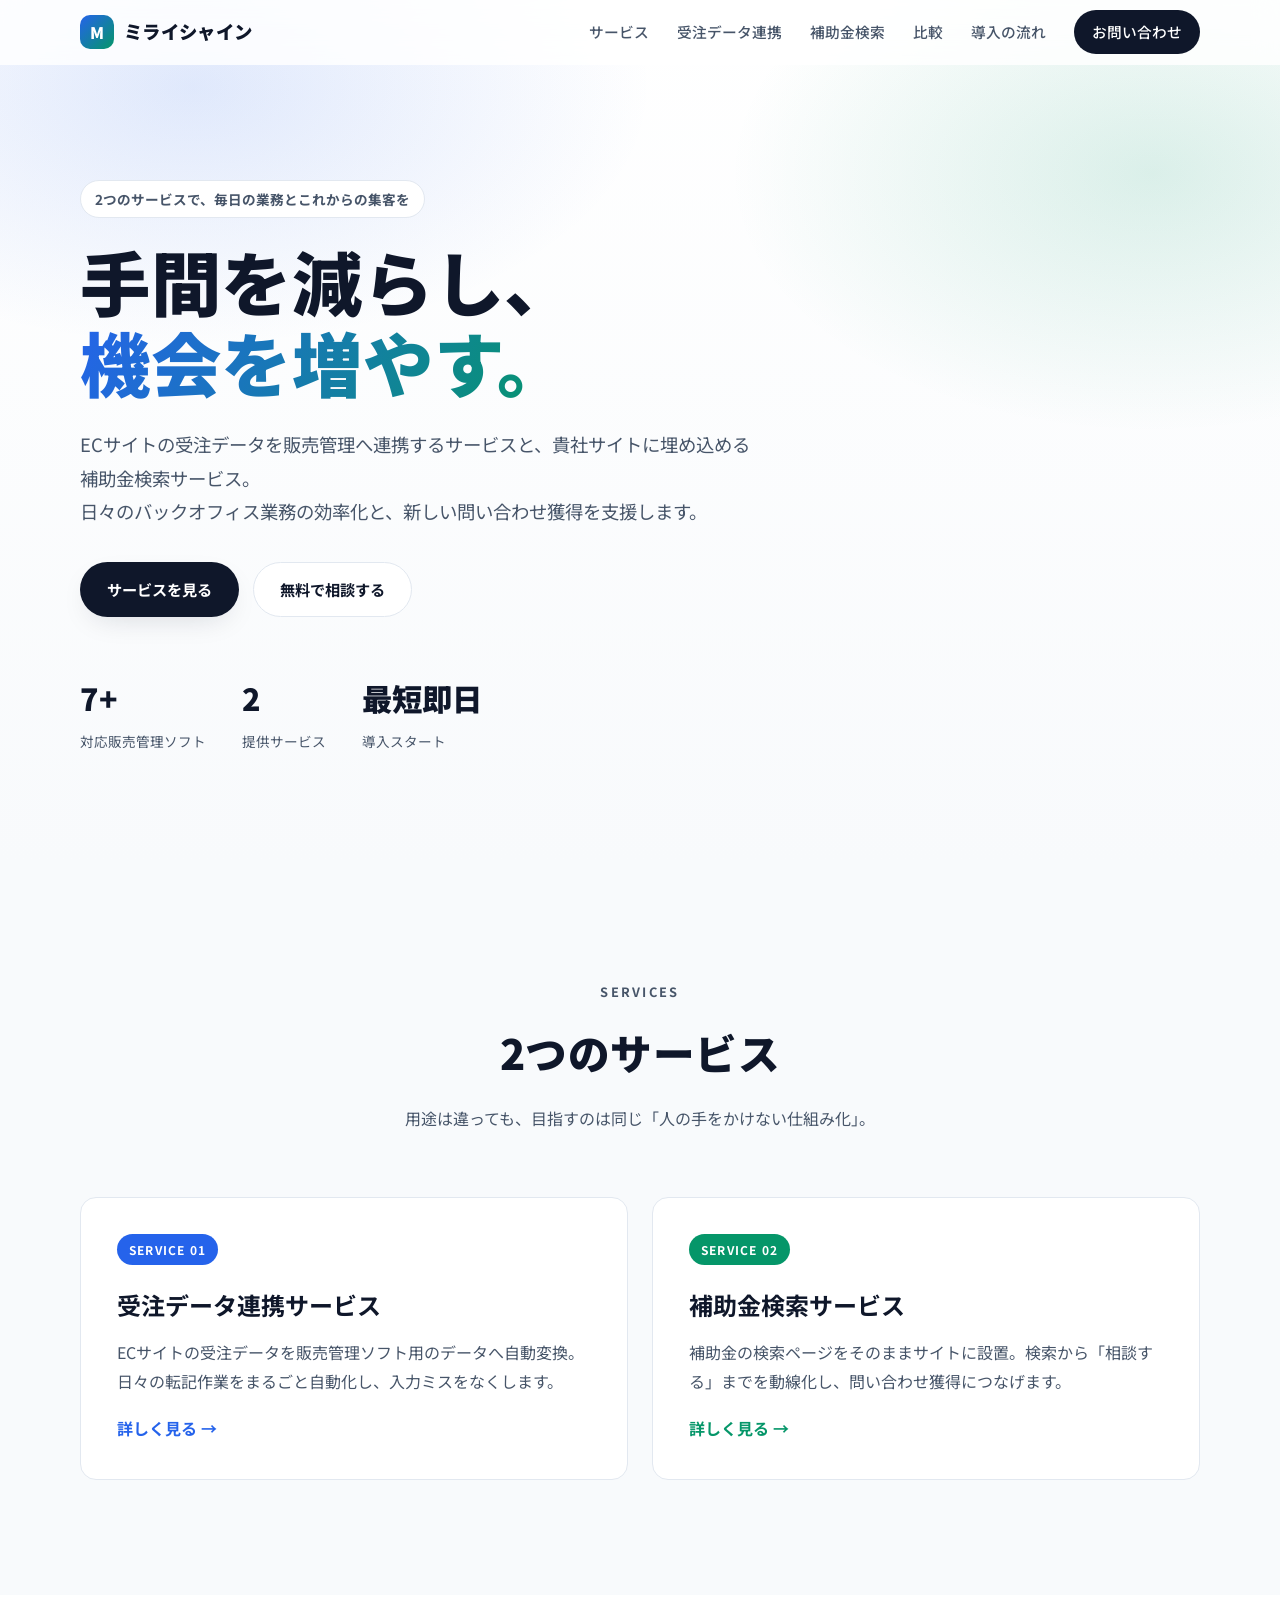
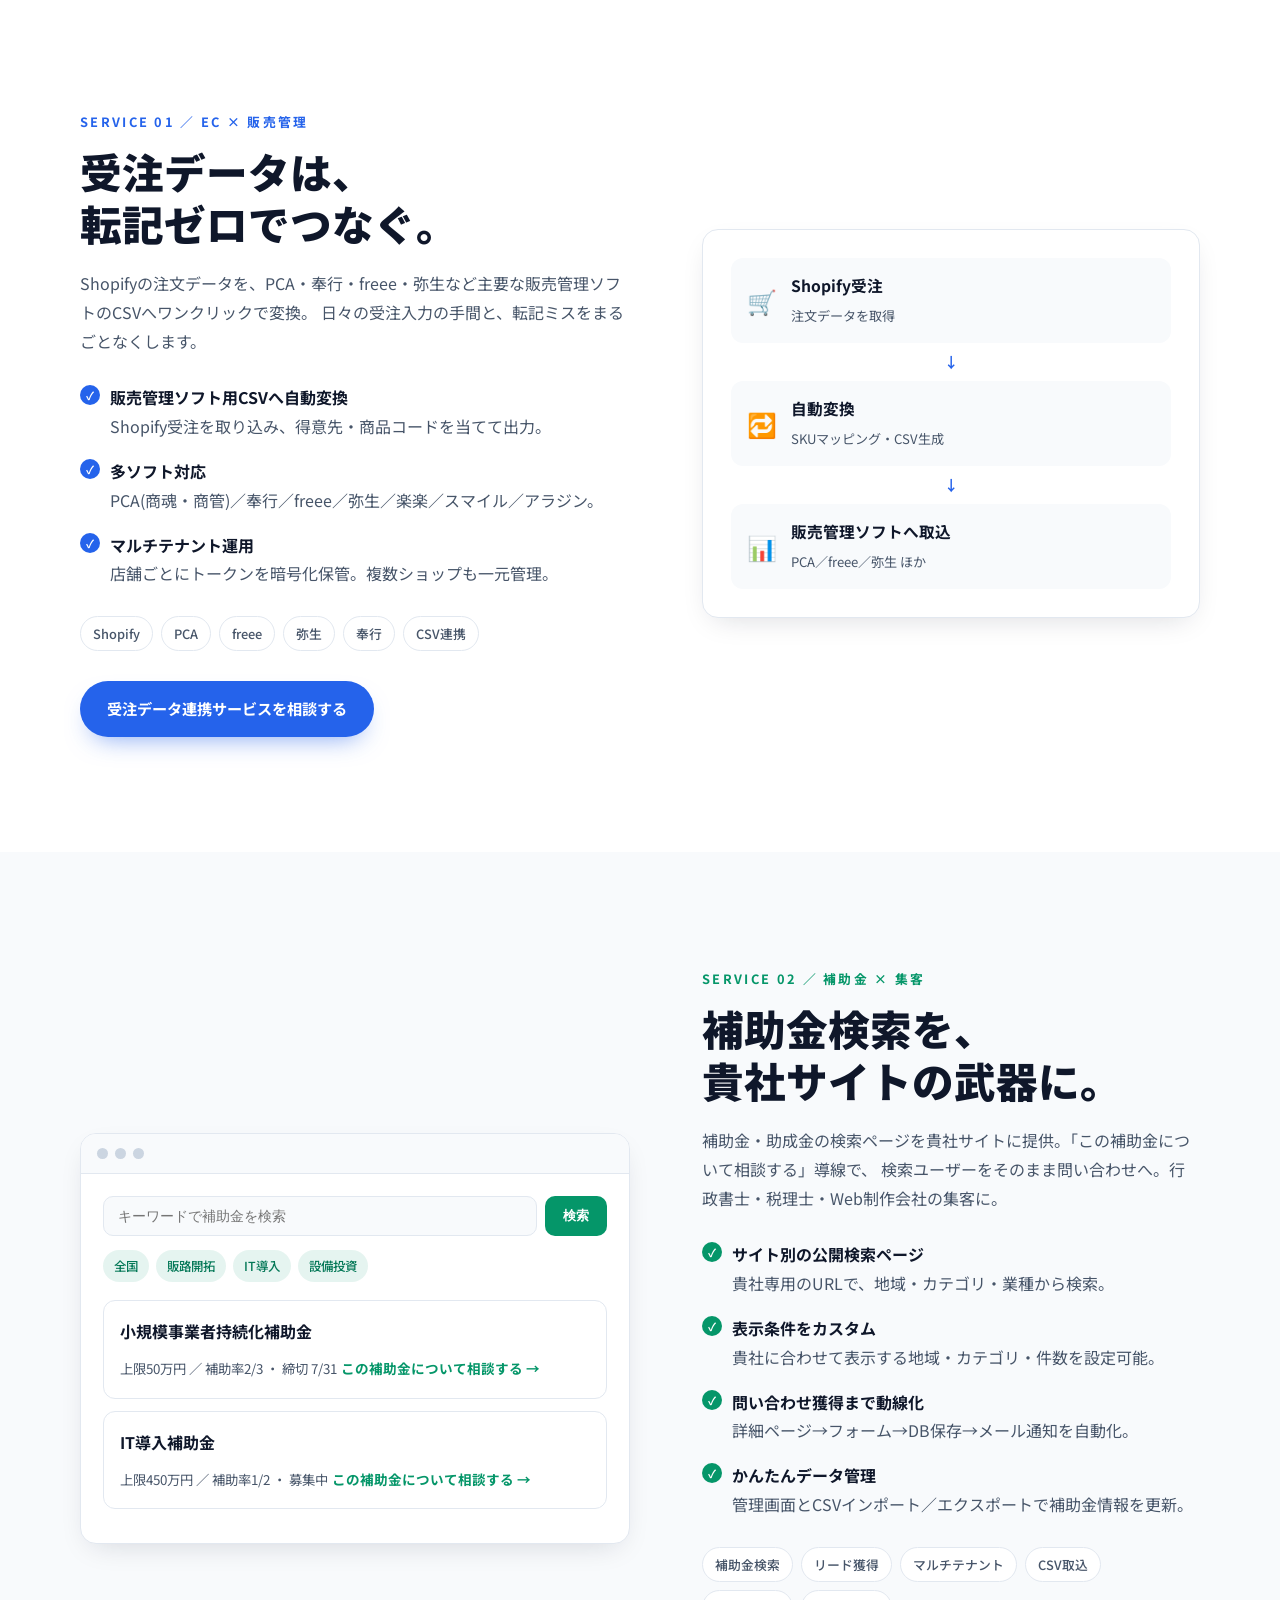
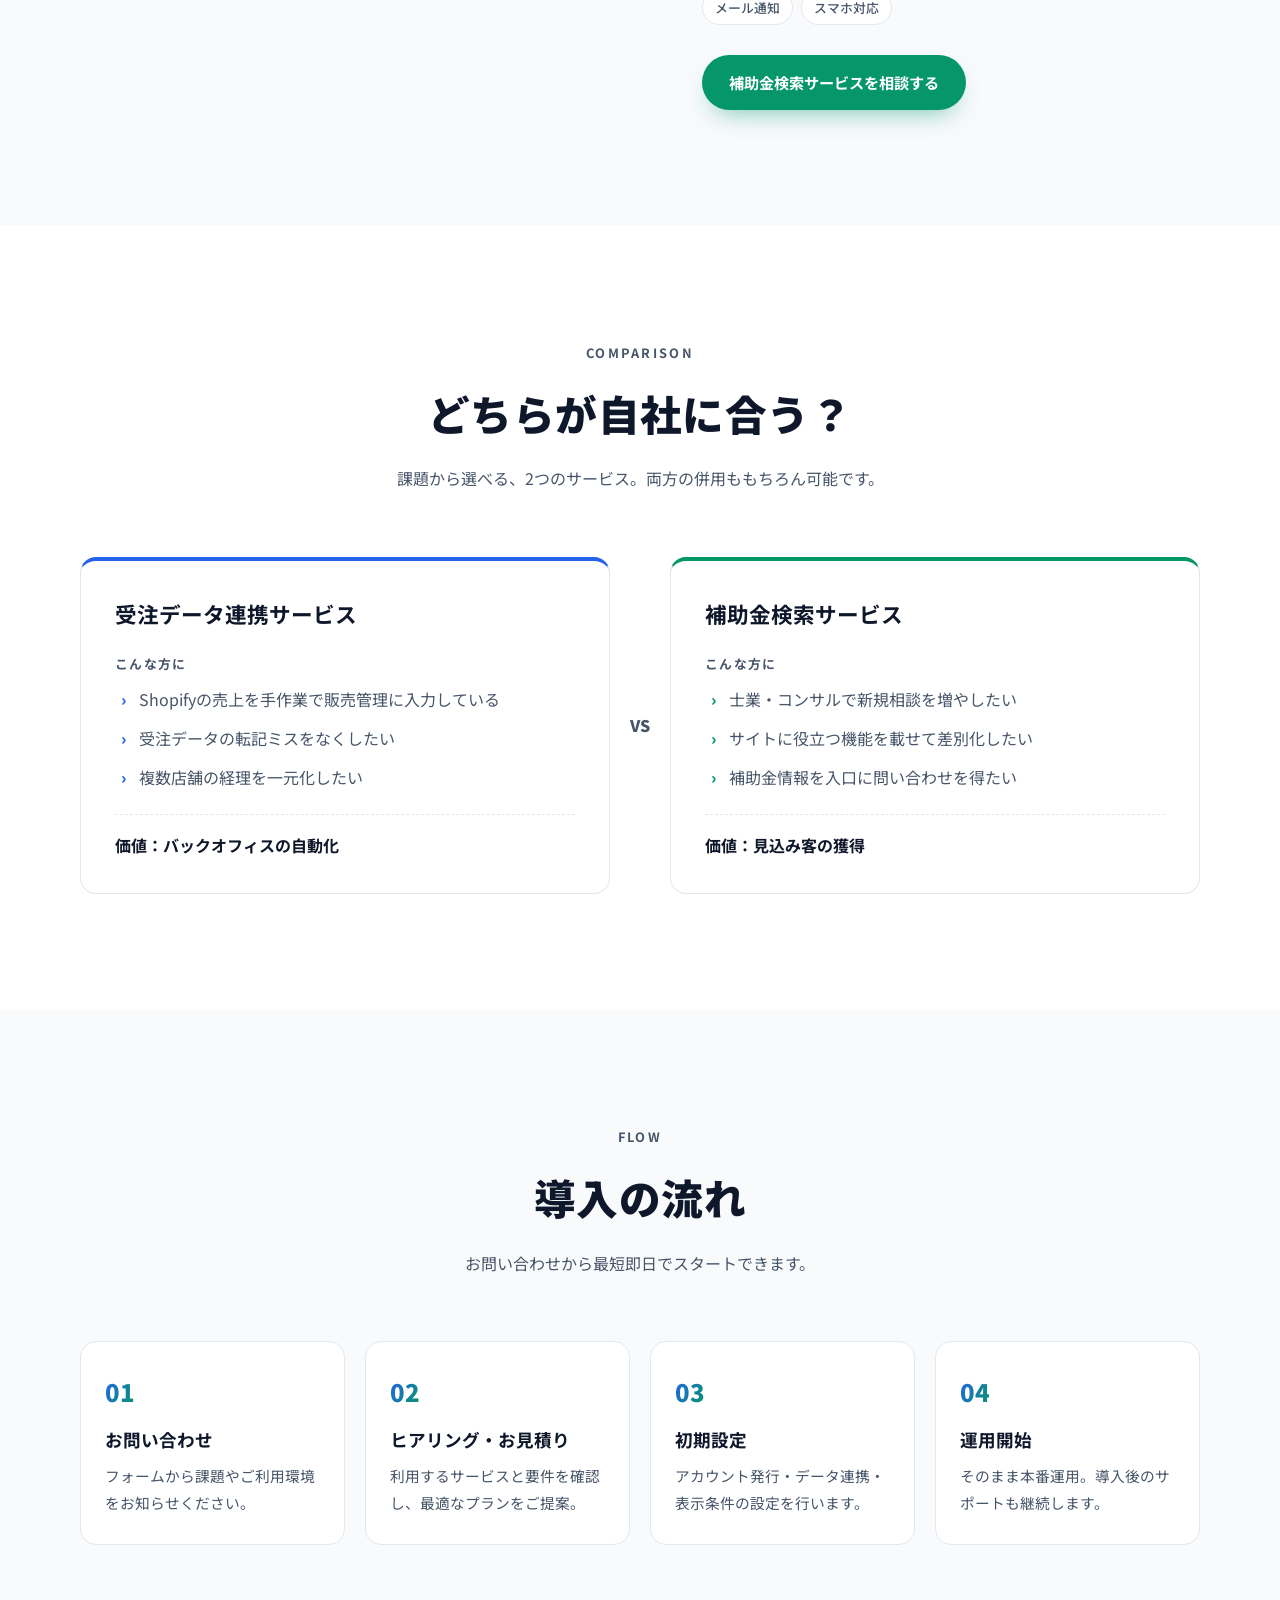
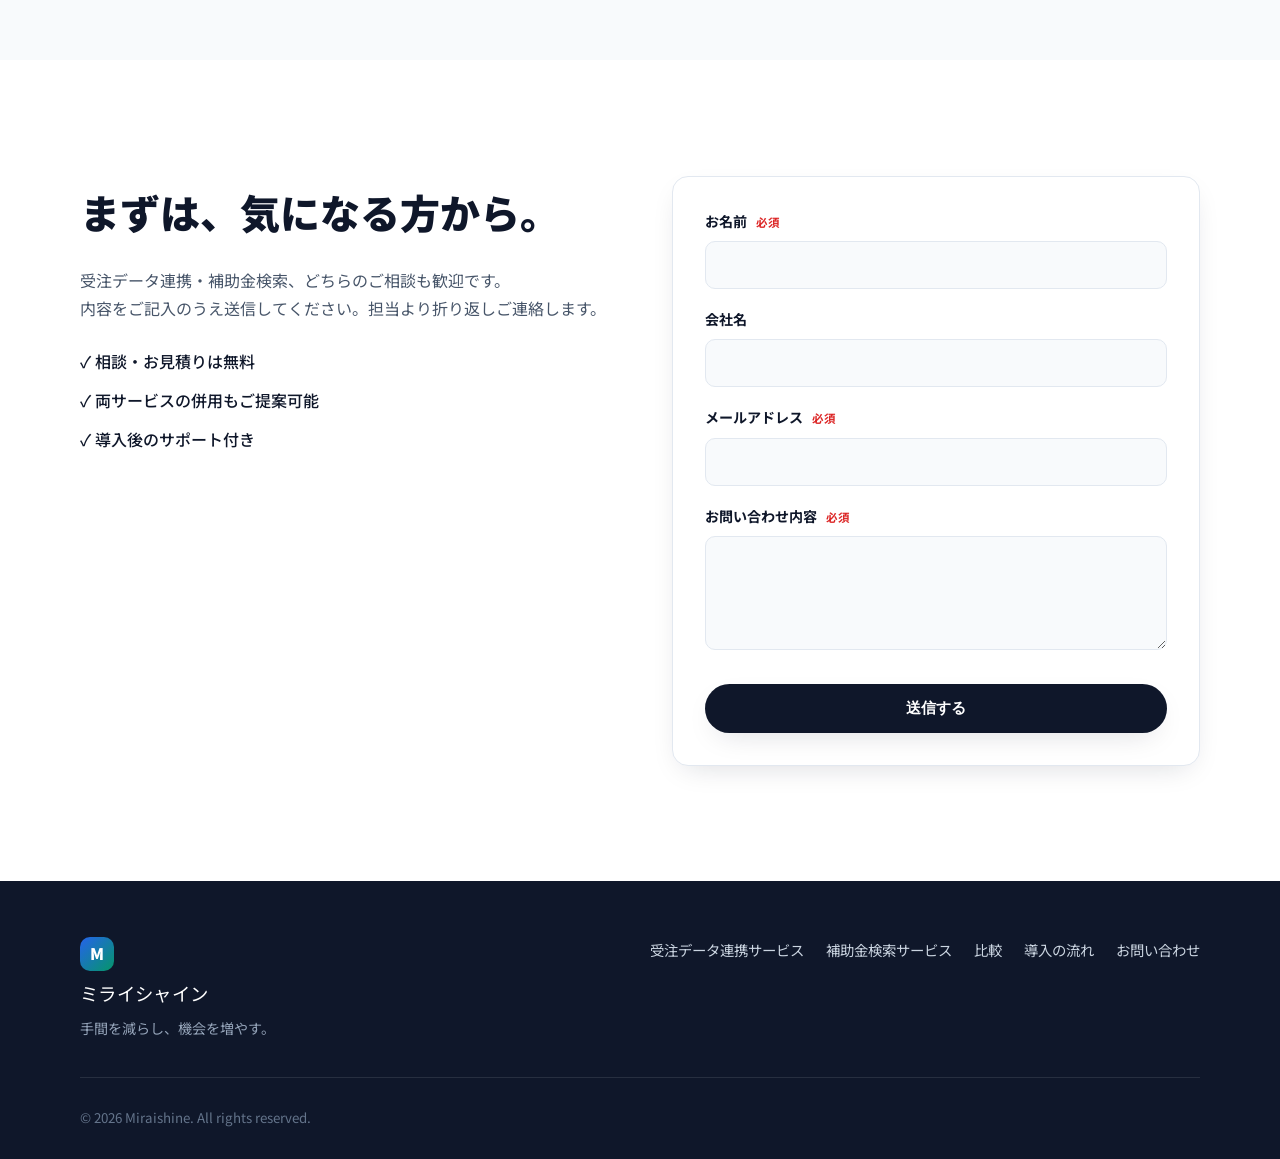
==== index.html @ a8d93d63 "Initial commit: ミライシャイン コーポレートサイト - EC受注データ連携サービス／補助金検索サービスの紹介LP - お問い合わせフォーム（Googleフォーム連携）  Co-Auth" ====
<!DOCTYPE html>
<html lang="ja">
<head>
  <meta charset="UTF-8" />
  <meta name="viewport" content="width=device-width, initial-scale=1.0" />
  <meta name="description" content="ECサイトの受注データを販売管理へ連携するサービスと、貴社サイトに埋め込める補助金検索サービス。日々のバックオフィス業務の効率化と、新しい問い合わせ獲得を支援します。" />
  <title>ミライシャイン | 手間を減らし、機会を増やす。</title>
  <link rel="preconnect" href="https://fonts.googleapis.com" />
  <link rel="preconnect" href="https://fonts.gstatic.com" crossorigin />
  <link href="https://fonts.googleapis.com/css2?family=Noto+Sans+JP:wght@400;500;700;900&display=swap" rel="stylesheet" />
  <link rel="stylesheet" href="styles.css" />
</head>
<body>
  <!-- Header -->
  <header class="site-header" id="siteHeader">
    <div class="container header-inner">
      <a href="#hero" class="logo">
        <span class="logo-mark">M</span>
        <span class="logo-text">ミライシャイン</span>
      </a>
      <nav class="nav" id="nav">
        <a href="#products">サービス</a>
        <a href="#ec">受注データ連携</a>
        <a href="#hojokin">補助金検索</a>
        <a href="#compare">比較</a>
        <a href="#flow">導入の流れ</a>
        <a href="#contact" class="nav-cta">お問い合わせ</a>
      </nav>
      <button class="nav-toggle" id="navToggle" aria-label="メニュー">
        <span></span><span></span><span></span>
      </button>
    </div>
  </header>

  <!-- Hero -->
  <section class="hero" id="hero">
    <div class="hero-bg"></div>
    <div class="container hero-inner">
      <p class="hero-eyebrow">2つのサービスで、毎日の業務とこれからの集客を</p>
      <h1 class="hero-title">
        手間を減らし、<br />
        <span class="grad">機会を増やす。</span>
      </h1>
      <p class="hero-lead">
        ECサイトの受注データを販売管理へ連携するサービスと、貴社サイトに埋め込める補助金検索サービス。<br />
        日々のバックオフィス業務の効率化と、新しい問い合わせ獲得を支援します。
      </p>
      <div class="hero-actions">
        <a href="#products" class="btn btn-primary">サービスを見る</a>
        <a href="#contact" class="btn btn-ghost">無料で相談する</a>
      </div>
      <div class="hero-stats">
        <div class="stat"><strong>7+</strong><span>対応販売管理ソフト</span></div>
        <div class="stat"><strong>2</strong><span>提供サービス</span></div>
        <div class="stat"><strong>最短即日</strong><span>導入スタート</span></div>
      </div>
    </div>
  </section>

  <!-- Products overview -->
  <section class="section products" id="products">
    <div class="container">
      <div class="section-head">
        <p class="eyebrow">SERVICES</p>
        <h2>2つのサービス</h2>
        <p class="section-sub">用途は違っても、目指すのは同じ「人の手をかけない仕組み化」。</p>
      </div>
      <div class="product-grid">
        <a href="#ec" class="product-card">
          <span class="badge badge-ec">SERVICE 01</span>
          <h3>受注データ連携サービス</h3>
          <p>ECサイトの受注データを販売管理ソフト用のデータへ自動変換。日々の転記作業をまるごと自動化し、入力ミスをなくします。</p>
          <span class="card-link">詳しく見る →</span>
        </a>
        <a href="#hojokin" class="product-card">
          <span class="badge badge-hj">SERVICE 02</span>
          <h3>補助金検索サービス</h3>
          <p>補助金の検索ページをそのままサイトに設置。検索から「相談する」までを動線化し、問い合わせ獲得につなげます。</p>
          <span class="card-link">詳しく見る →</span>
        </a>
      </div>
    </div>
  </section>

  <!-- EC detail -->
  <section class="section detail detail-ec" id="ec">
    <div class="container detail-inner">
      <div class="detail-text">
        <p class="eyebrow eyebrow-ec">SERVICE 01 ／ EC × 販売管理</p>
        <h2>受注データは、<br />転記ゼロでつなぐ。</h2>
        <p class="detail-lead">
          Shopifyの注文データを、PCA・奉行・freee・弥生など主要な販売管理ソフトのCSVへワンクリックで変換。
          日々の受注入力の手間と、転記ミスをまるごとなくします。
        </p>
        <ul class="feature-list">
          <li><strong>販売管理ソフト用CSVへ自動変換</strong>Shopify受注を取り込み、得意先・商品コードを当てて出力。</li>
          <li><strong>多ソフト対応</strong>PCA(商魂・商管)／奉行／freee／弥生／楽楽／スマイル／アラジン。</li>
          <li><strong>マルチテナント運用</strong>店舗ごとにトークンを暗号化保管。複数ショップも一元管理。</li>
        </ul>
        <div class="tag-row">
          <span class="tag">Shopify</span>
          <span class="tag">PCA</span>
          <span class="tag">freee</span>
          <span class="tag">弥生</span>
          <span class="tag">奉行</span>
          <span class="tag">CSV連携</span>
        </div>
        <a href="#contact" class="btn btn-ec">受注データ連携サービスを相談する</a>
      </div>
      <div class="detail-visual">
        <div class="flow-card">
          <div class="flow-step"><span class="flow-ico">🛒</span><div><b>Shopify受注</b><small>注文データを取得</small></div></div>
          <div class="flow-arrow">↓</div>
          <div class="flow-step"><span class="flow-ico">🔁</span><div><b>自動変換</b><small>SKUマッピング・CSV生成</small></div></div>
          <div class="flow-arrow">↓</div>
          <div class="flow-step"><span class="flow-ico">📊</span><div><b>販売管理ソフトへ取込</b><small>PCA／freee／弥生 ほか</small></div></div>
        </div>
      </div>
    </div>
  </section>

  <!-- Hojokin detail -->
  <section class="section detail detail-hj" id="hojokin">
    <div class="container detail-inner reverse">
      <div class="detail-text">
        <p class="eyebrow eyebrow-hj">SERVICE 02 ／ 補助金 × 集客</p>
        <h2>補助金検索を、<br />貴社サイトの武器に。</h2>
        <p class="detail-lead">
          補助金・助成金の検索ページを貴社サイトに提供。「この補助金について相談する」導線で、
          検索ユーザーをそのまま問い合わせへ。行政書士・税理士・Web制作会社の集客に。
        </p>
        <ul class="feature-list">
          <li><strong>サイト別の公開検索ページ</strong>貴社専用のURLで、地域・カテゴリ・業種から検索。</li>
          <li><strong>表示条件をカスタム</strong>貴社に合わせて表示する地域・カテゴリ・件数を設定可能。</li>
          <li><strong>問い合わせ獲得まで動線化</strong>詳細ページ→フォーム→DB保存→メール通知を自動化。</li>
          <li><strong>かんたんデータ管理</strong>管理画面とCSVインポート／エクスポートで補助金情報を更新。</li>
        </ul>
        <div class="tag-row">
          <span class="tag">補助金検索</span>
          <span class="tag">リード獲得</span>
          <span class="tag">マルチテナント</span>
          <span class="tag">CSV取込</span>
          <span class="tag">メール通知</span>
          <span class="tag">スマホ対応</span>
        </div>
        <a href="#contact" class="btn btn-hj">補助金検索サービスを相談する</a>
      </div>
      <div class="detail-visual">
        <div class="mock">
          <div class="mock-bar"><span></span><span></span><span></span></div>
          <div class="mock-body">
            <div class="mock-search">
              <input type="text" placeholder="キーワードで補助金を検索" readonly />
              <button>検索</button>
            </div>
            <div class="mock-chips">
              <span>全国</span><span>販路開拓</span><span>IT導入</span><span>設備投資</span>
            </div>
            <div class="mock-item">
              <b>小規模事業者持続化補助金</b>
              <small>上限50万円 ／ 補助率2/3 ・ 締切 7/31</small>
              <span class="mock-cta">この補助金について相談する →</span>
            </div>
            <div class="mock-item">
              <b>IT導入補助金</b>
              <small>上限450万円 ／ 補助率1/2 ・ 募集中</small>
              <span class="mock-cta">この補助金について相談する →</span>
            </div>
          </div>
        </div>
      </div>
    </div>
  </section>

  <!-- Compare -->
  <section class="section compare" id="compare">
    <div class="container">
      <div class="section-head">
        <p class="eyebrow">COMPARISON</p>
        <h2>どちらが自社に合う？</h2>
        <p class="section-sub">課題から選べる、2つのサービス。両方の併用ももちろん可能です。</p>
      </div>
      <div class="compare-grid">
        <div class="compare-col compare-ec">
          <h3>受注データ連携サービス</h3>
          <p class="compare-for">こんな方に</p>
          <ul>
            <li>Shopifyの売上を手作業で販売管理に入力している</li>
            <li>受注データの転記ミスをなくしたい</li>
            <li>複数店舗の経理を一元化したい</li>
          </ul>
          <p class="compare-val">価値：バックオフィスの自動化</p>
        </div>
        <div class="compare-vs">VS</div>
        <div class="compare-col compare-hj">
          <h3>補助金検索サービス</h3>
          <p class="compare-for">こんな方に</p>
          <ul>
            <li>士業・コンサルで新規相談を増やしたい</li>
            <li>サイトに役立つ機能を載せて差別化したい</li>
            <li>補助金情報を入口に問い合わせを得たい</li>
          </ul>
          <p class="compare-val">価値：見込み客の獲得</p>
        </div>
      </div>
    </div>
  </section>

  <!-- Flow -->
  <section class="section flow" id="flow">
    <div class="container">
      <div class="section-head">
        <p class="eyebrow">FLOW</p>
        <h2>導入の流れ</h2>
        <p class="section-sub">お問い合わせから最短即日でスタートできます。</p>
      </div>
      <ol class="flow-steps">
        <li><span class="num">01</span><h4>お問い合わせ</h4><p>フォームから課題やご利用環境をお知らせください。</p></li>
        <li><span class="num">02</span><h4>ヒアリング・お見積り</h4><p>利用するサービスと要件を確認し、最適なプランをご提案。</p></li>
        <li><span class="num">03</span><h4>初期設定</h4><p>アカウント発行・データ連携・表示条件の設定を行います。</p></li>
        <li><span class="num">04</span><h4>運用開始</h4><p>そのまま本番運用。導入後のサポートも継続します。</p></li>
      </ol>
    </div>
  </section>

  <!-- CTA / Contact -->
  <section class="section contact" id="contact">
    <div class="container contact-inner">
      <div class="contact-text">
        <h2>まずは、気になる方から。</h2>
        <p>受注データ連携・補助金検索、どちらのご相談も歓迎です。<br />内容をご記入のうえ送信してください。担当より折り返しご連絡します。</p>
        <ul class="contact-points">
          <li>✓ 相談・お見積りは無料</li>
          <li>✓ 両サービスの併用もご提案可能</li>
          <li>✓ 導入後のサポート付き</li>
        </ul>
      </div>
      <form class="contact-form" id="contactForm" novalidate>
        <div class="field">
          <label for="name">お名前 <span>必須</span></label>
          <input type="text" id="name" name="name" required />
        </div>
        <div class="field">
          <label for="company">会社名</label>
          <input type="text" id="company" name="company" />
        </div>
        <div class="field">
          <label for="email">メールアドレス <span>必須</span></label>
          <input type="email" id="email" name="email" required />
        </div>
        <div class="field">
          <label for="message">お問い合わせ内容 <span>必須</span></label>
          <textarea id="message" name="message" rows="4" required></textarea>
        </div>
        <button type="submit" class="btn btn-primary btn-block">送信する</button>
        <p class="form-note" id="formNote" hidden>送信ありがとうございます。担当より折り返しご連絡します。</p>
      </form>
    </div>
  </section>

  <!-- Footer -->
  <footer class="site-footer">
    <div class="container footer-inner">
      <div class="footer-brand">
        <span class="logo-mark">M</span>
        <span class="logo-text">ミライシャイン</span>
        <p>手間を減らし、機会を増やす。</p>
      </div>
      <nav class="footer-nav">
        <a href="#ec">受注データ連携サービス</a>
        <a href="#hojokin">補助金検索サービス</a>
        <a href="#compare">比較</a>
        <a href="#flow">導入の流れ</a>
        <a href="#contact">お問い合わせ</a>
      </nav>
    </div>
    <div class="container footer-bottom">
      <small>© <span id="year"></span> Miraishine. All rights reserved.</small>
    </div>
  </footer>

  <script src="script.js"></script>
</body>
</html>
---- styles.css ----
:root {
  --ec: #2563eb;
  --ec-dark: #1d4ed8;
  --hj: #059669;
  --hj-dark: #047857;
  --ink: #0f172a;
  --ink-soft: #475569;
  --line: #e2e8f0;
  --bg: #ffffff;
  --bg-soft: #f8fafc;
  --radius: 16px;
  --shadow: 0 10px 30px -12px rgba(15, 23, 42, 0.18);
  --shadow-lg: 0 24px 60px -20px rgba(15, 23, 42, 0.28);
}

* { box-sizing: border-box; margin: 0; padding: 0; }

html { scroll-behavior: smooth; scroll-padding-top: 76px; }

body {
  font-family: "Noto Sans JP", system-ui, sans-serif;
  color: var(--ink);
  background: var(--bg);
  line-height: 1.8;
  -webkit-font-smoothing: antialiased;
}

a { color: inherit; text-decoration: none; }
img { max-width: 100%; display: block; }

.container { width: min(1120px, 92%); margin-inline: auto; }

.section { padding: clamp(64px, 9vw, 120px) 0; }

.eyebrow {
  font-size: 0.8rem;
  font-weight: 700;
  letter-spacing: 0.18em;
  color: var(--ink-soft);
  margin-bottom: 12px;
}

.section-head { text-align: center; max-width: 640px; margin: 0 auto clamp(40px, 6vw, 64px); }
.section-head h2 { font-size: clamp(1.8rem, 4vw, 2.6rem); font-weight: 900; letter-spacing: 0.01em; }
.section-sub { margin-top: 14px; color: var(--ink-soft); }

/* ---------- Header ---------- */
.site-header {
  position: fixed;
  inset: 0 0 auto 0;
  z-index: 50;
  background: rgba(255, 255, 255, 0.82);
  backdrop-filter: blur(12px);
  border-bottom: 1px solid transparent;
  transition: border-color 0.3s, box-shadow 0.3s;
}
.site-header.scrolled { border-color: var(--line); box-shadow: 0 4px 20px -16px rgba(15,23,42,0.4); }
.header-inner { display: flex; align-items: center; justify-content: space-between; height: 64px; }

.logo { display: flex; align-items: center; gap: 10px; font-weight: 900; }
.logo-mark {
  width: 34px; height: 34px; border-radius: 10px;
  display: grid; place-items: center;
  color: #fff; font-weight: 900;
  background: linear-gradient(135deg, var(--ec), var(--hj));
}
.logo-text { font-size: 1.15rem; letter-spacing: 0.02em; }

.nav { display: flex; align-items: center; gap: 28px; }
.nav a { font-size: 0.92rem; font-weight: 500; color: var(--ink-soft); transition: color 0.2s; }
.nav a:hover { color: var(--ink); }
.nav-cta {
  background: var(--ink); color: #fff !important;
  padding: 9px 18px; border-radius: 999px; font-weight: 700;
}
.nav-cta:hover { opacity: 0.9; }

.nav-toggle { display: none; flex-direction: column; gap: 5px; background: none; border: 0; cursor: pointer; padding: 6px; }
.nav-toggle span { width: 24px; height: 2px; background: var(--ink); border-radius: 2px; transition: 0.3s; }

/* ---------- Hero ---------- */
.hero { position: relative; padding: clamp(120px, 18vw, 180px) 0 clamp(70px, 10vw, 110px); overflow: hidden; }
.hero-bg {
  position: absolute; inset: 0; z-index: -1;
  background:
    radial-gradient(60% 50% at 15% 10%, rgba(37,99,235,0.14), transparent 60%),
    radial-gradient(55% 50% at 90% 20%, rgba(5,150,105,0.14), transparent 60%),
    linear-gradient(180deg, #fff, var(--bg-soft));
}
.hero-eyebrow {
  display: inline-block; font-weight: 700; font-size: 0.85rem;
  color: var(--ink-soft); padding: 6px 14px; border: 1px solid var(--line);
  border-radius: 999px; background: #fff; margin-bottom: 22px;
}
.hero-title { font-size: clamp(2.4rem, 7vw, 4.4rem); font-weight: 900; line-height: 1.15; letter-spacing: 0.01em; }
.grad { background: linear-gradient(120deg, var(--ec), var(--hj)); -webkit-background-clip: text; background-clip: text; color: transparent; }
.hero-lead { margin: 26px 0 34px; font-size: clamp(1rem, 1.6vw, 1.15rem); color: var(--ink-soft); max-width: 680px; }

.hero-actions { display: flex; flex-wrap: wrap; gap: 14px; }
.hero-stats { display: flex; flex-wrap: wrap; gap: 36px; margin-top: 54px; }
.stat strong { display: block; font-size: 1.9rem; font-weight: 900; }
.stat span { font-size: 0.85rem; color: var(--ink-soft); }

/* ---------- Buttons ---------- */
.btn {
  display: inline-flex; align-items: center; justify-content: center;
  padding: 13px 26px; border-radius: 999px; font-weight: 700; font-size: 0.95rem;
  border: 1px solid transparent; cursor: pointer; transition: transform 0.2s, box-shadow 0.2s, opacity 0.2s;
}
.btn:hover { transform: translateY(-2px); }
.btn-primary { background: var(--ink); color: #fff; box-shadow: var(--shadow); }
.btn-ghost { background: #fff; border-color: var(--line); color: var(--ink); }
.btn-ec { background: var(--ec); color: #fff; box-shadow: 0 12px 26px -12px rgba(37,99,235,0.6); }
.btn-hj { background: var(--hj); color: #fff; box-shadow: 0 12px 26px -12px rgba(5,150,105,0.6); }
.btn-block { width: 100%; margin-top: 8px; }

/* ---------- Products ---------- */
.products { background: var(--bg-soft); }
.product-grid { display: grid; grid-template-columns: repeat(2, 1fr); gap: 24px; }
.product-card {
  background: #fff; border: 1px solid var(--line); border-radius: var(--radius);
  padding: 36px; transition: transform 0.25s, box-shadow 0.25s, border-color 0.25s;
}
.product-card:hover { transform: translateY(-6px); box-shadow: var(--shadow-lg); }
.product-card h3 { font-size: 1.5rem; margin: 18px 0 12px; }
.product-card p { color: var(--ink-soft); }
.product-card .card-link { display: inline-block; margin-top: 18px; font-weight: 700; }
.badge { display: inline-block; font-size: 0.75rem; font-weight: 700; letter-spacing: 0.1em; padding: 5px 12px; border-radius: 999px; color: #fff; }
.badge-ec { background: var(--ec); }
.badge-hj { background: var(--hj); }
.product-card:first-child .card-link { color: var(--ec); }
.product-card:last-child .card-link { color: var(--hj); }

/* ---------- Detail ---------- */
.detail-inner { display: grid; grid-template-columns: 1.05fr 0.95fr; gap: clamp(36px, 6vw, 72px); align-items: center; }
.detail-inner.reverse .detail-text { order: 2; }
.detail-text h2 { font-size: clamp(1.7rem, 3.8vw, 2.6rem); font-weight: 900; line-height: 1.25; }
.detail-lead { margin: 20px 0 28px; color: var(--ink-soft); }
.eyebrow-ec { color: var(--ec); }
.eyebrow-hj { color: var(--hj); }
.detail-hj { background: var(--bg-soft); }

.feature-list { list-style: none; display: grid; gap: 16px; margin-bottom: 28px; }
.feature-list li { position: relative; padding-left: 30px; color: var(--ink-soft); }
.feature-list li strong { display: block; color: var(--ink); }
.feature-list li::before {
  content: "✓"; position: absolute; left: 0; top: 2px;
  width: 20px; height: 20px; border-radius: 50%; font-size: 0.7rem; font-weight: 700;
  display: grid; place-items: center; color: #fff;
}
.detail-ec .feature-list li::before { background: var(--ec); }
.detail-hj .feature-list li::before { background: var(--hj); }

.tag-row { display: flex; flex-wrap: wrap; gap: 8px; margin-bottom: 30px; }
.tag { font-size: 0.8rem; font-weight: 500; padding: 5px 12px; border-radius: 999px; background: #fff; border: 1px solid var(--line); color: var(--ink-soft); }

/* EC flow visual */
.flow-card {
  background: #fff; border: 1px solid var(--line); border-radius: var(--radius);
  padding: 28px; box-shadow: var(--shadow); display: grid; gap: 6px;
}
.flow-step { display: flex; align-items: center; gap: 14px; padding: 14px 16px; border-radius: 12px; background: var(--bg-soft); }
.flow-ico { font-size: 1.5rem; }
.flow-step b { display: block; font-size: 0.98rem; }
.flow-step small { color: var(--ink-soft); font-size: 0.82rem; }
.flow-arrow { text-align: center; color: var(--ec); font-weight: 700; font-size: 0.9rem; }
.flow-arrow.up { color: var(--hj); }

/* Hojokin mock visual */
.mock { background: #fff; border: 1px solid var(--line); border-radius: var(--radius); box-shadow: var(--shadow); overflow: hidden; }
.mock-bar { display: flex; gap: 7px; padding: 14px 16px; background: var(--bg-soft); border-bottom: 1px solid var(--line); }
.mock-bar span { width: 11px; height: 11px; border-radius: 50%; background: #cbd5e1; }
.mock-body { padding: 22px; }
.mock-search { display: flex; gap: 8px; margin-bottom: 14px; }
.mock-search input { flex: 1; padding: 11px 14px; border: 1px solid var(--line); border-radius: 10px; font-size: 0.9rem; background: var(--bg-soft); }
.mock-search button { padding: 0 18px; border: 0; border-radius: 10px; background: var(--hj); color: #fff; font-weight: 700; cursor: pointer; }
.mock-chips { display: flex; flex-wrap: wrap; gap: 7px; margin-bottom: 18px; }
.mock-chips span { font-size: 0.78rem; padding: 5px 11px; border-radius: 999px; background: rgba(5,150,105,0.1); color: var(--hj-dark); font-weight: 500; }
.mock-item { padding: 16px; border: 1px solid var(--line); border-radius: 12px; margin-bottom: 12px; }
.mock-item b { display: block; }
.mock-item small { color: var(--ink-soft); }
.mock-cta { display: inline-block; margin-top: 10px; color: var(--hj); font-weight: 700; font-size: 0.85rem; }

/* ---------- Compare ---------- */
.compare-grid { display: grid; grid-template-columns: 1fr auto 1fr; gap: 20px; align-items: stretch; }
.compare-col { border-radius: var(--radius); padding: 34px; border: 1px solid var(--line); background: #fff; }
.compare-ec { border-top: 4px solid var(--ec); }
.compare-hj { border-top: 4px solid var(--hj); }
.compare-col h3 { font-size: 1.35rem; margin-bottom: 18px; }
.compare-for { font-size: 0.8rem; font-weight: 700; letter-spacing: 0.1em; color: var(--ink-soft); margin-bottom: 10px; }
.compare-col ul { list-style: none; display: grid; gap: 10px; margin-bottom: 22px; }
.compare-col li { padding-left: 24px; position: relative; color: var(--ink-soft); }
.compare-col li::before { content: "›"; position: absolute; left: 6px; font-weight: 900; }
.compare-ec li::before { color: var(--ec); }
.compare-hj li::before { color: var(--hj); }
.compare-val { font-weight: 700; padding-top: 16px; border-top: 1px dashed var(--line); }
.compare-vs { display: grid; place-items: center; font-weight: 900; color: var(--ink-soft); }

/* ---------- Flow ---------- */
.flow { background: var(--bg-soft); }
.flow-steps { list-style: none; display: grid; grid-template-columns: repeat(4, 1fr); gap: 20px; counter-reset: step; }
.flow-steps li { background: #fff; border: 1px solid var(--line); border-radius: var(--radius); padding: 28px 24px; }
.flow-steps .num { font-size: 1.5rem; font-weight: 900; background: linear-gradient(120deg, var(--ec), var(--hj)); -webkit-background-clip: text; background-clip: text; color: transparent; }
.flow-steps h4 { margin: 10px 0 8px; font-size: 1.1rem; }
.flow-steps p { color: var(--ink-soft); font-size: 0.92rem; }

/* ---------- Contact ---------- */
.contact-inner { display: grid; grid-template-columns: 1fr 1fr; gap: clamp(36px, 6vw, 64px); align-items: start; }
.contact-text h2 { font-size: clamp(1.7rem, 4vw, 2.5rem); font-weight: 900; }
.contact-text p { margin: 18px 0 24px; color: var(--ink-soft); }
.contact-points { list-style: none; display: grid; gap: 10px; }
.contact-points li { font-weight: 500; }
.contact-form { background: #fff; border: 1px solid var(--line); border-radius: var(--radius); padding: 32px; box-shadow: var(--shadow); }
.field { margin-bottom: 18px; }
.field label { display: block; font-size: 0.88rem; font-weight: 700; margin-bottom: 7px; }
.field label span { color: #dc2626; font-size: 0.72rem; margin-left: 6px; }
.field input, .field select, .field textarea {
  width: 100%; padding: 12px 14px; border: 1px solid var(--line); border-radius: 10px;
  font-family: inherit; font-size: 0.95rem; background: var(--bg-soft); transition: border-color 0.2s, box-shadow 0.2s;
}
.field input:focus, .field select:focus, .field textarea:focus {
  outline: 0; border-color: var(--ec); box-shadow: 0 0 0 3px rgba(37,99,235,0.12); background: #fff;
}
.field textarea { resize: vertical; }
.form-note { margin-top: 14px; padding: 12px 14px; background: rgba(5,150,105,0.1); color: var(--hj-dark); border-radius: 10px; font-size: 0.9rem; font-weight: 500; }

/* ---------- Footer ---------- */
.site-footer { background: var(--ink); color: #cbd5e1; padding: 56px 0 28px; }
.footer-inner { display: flex; flex-wrap: wrap; justify-content: space-between; gap: 30px; padding-bottom: 36px; border-bottom: 1px solid rgba(255,255,255,0.1); }
.footer-brand { display: flex; flex-direction: column; gap: 6px; max-width: 280px; }
.footer-brand .logo-text { color: #fff; }
.footer-brand p { font-size: 0.88rem; color: #94a3b8; }
.footer-nav { display: flex; flex-wrap: wrap; gap: 22px; align-content: start; }
.footer-nav a { font-size: 0.9rem; color: #cbd5e1; transition: color 0.2s; }
.footer-nav a:hover { color: #fff; }
.footer-bottom { padding-top: 24px; }
.footer-bottom small { color: #64748b; }

/* ---------- Reveal animation ---------- */
.reveal { opacity: 0; transform: translateY(26px); transition: opacity 0.7s ease, transform 0.7s ease; }
.reveal.visible { opacity: 1; transform: none; }

/* ---------- Responsive ---------- */
@media (max-width: 860px) {
  .nav {
    position: fixed; inset: 64px 0 auto 0; flex-direction: column; gap: 0;
    background: #fff; border-bottom: 1px solid var(--line);
    padding: 8px 0; transform: translateY(-120%); transition: transform 0.3s; box-shadow: var(--shadow);
  }
  .nav.open { transform: none; }
  .nav a { width: 100%; padding: 14px 7%; font-size: 1rem; }
  .nav-cta { margin: 8px 7% 12px; text-align: center; }
  .nav-toggle { display: flex; }
  .product-grid { grid-template-columns: 1fr; }
  .detail-inner, .detail-inner.reverse .detail-text { grid-template-columns: 1fr; order: 0; }
  .detail-inner { grid-template-columns: 1fr; }
  .compare-grid { grid-template-columns: 1fr; }
  .compare-vs { padding: 8px; }
  .flow-steps { grid-template-columns: 1fr 1fr; }
  .contact-inner { grid-template-columns: 1fr; }
}
@media (max-width: 480px) {
  .hero-stats { gap: 24px; }
  .flow-steps { grid-template-columns: 1fr; }
}
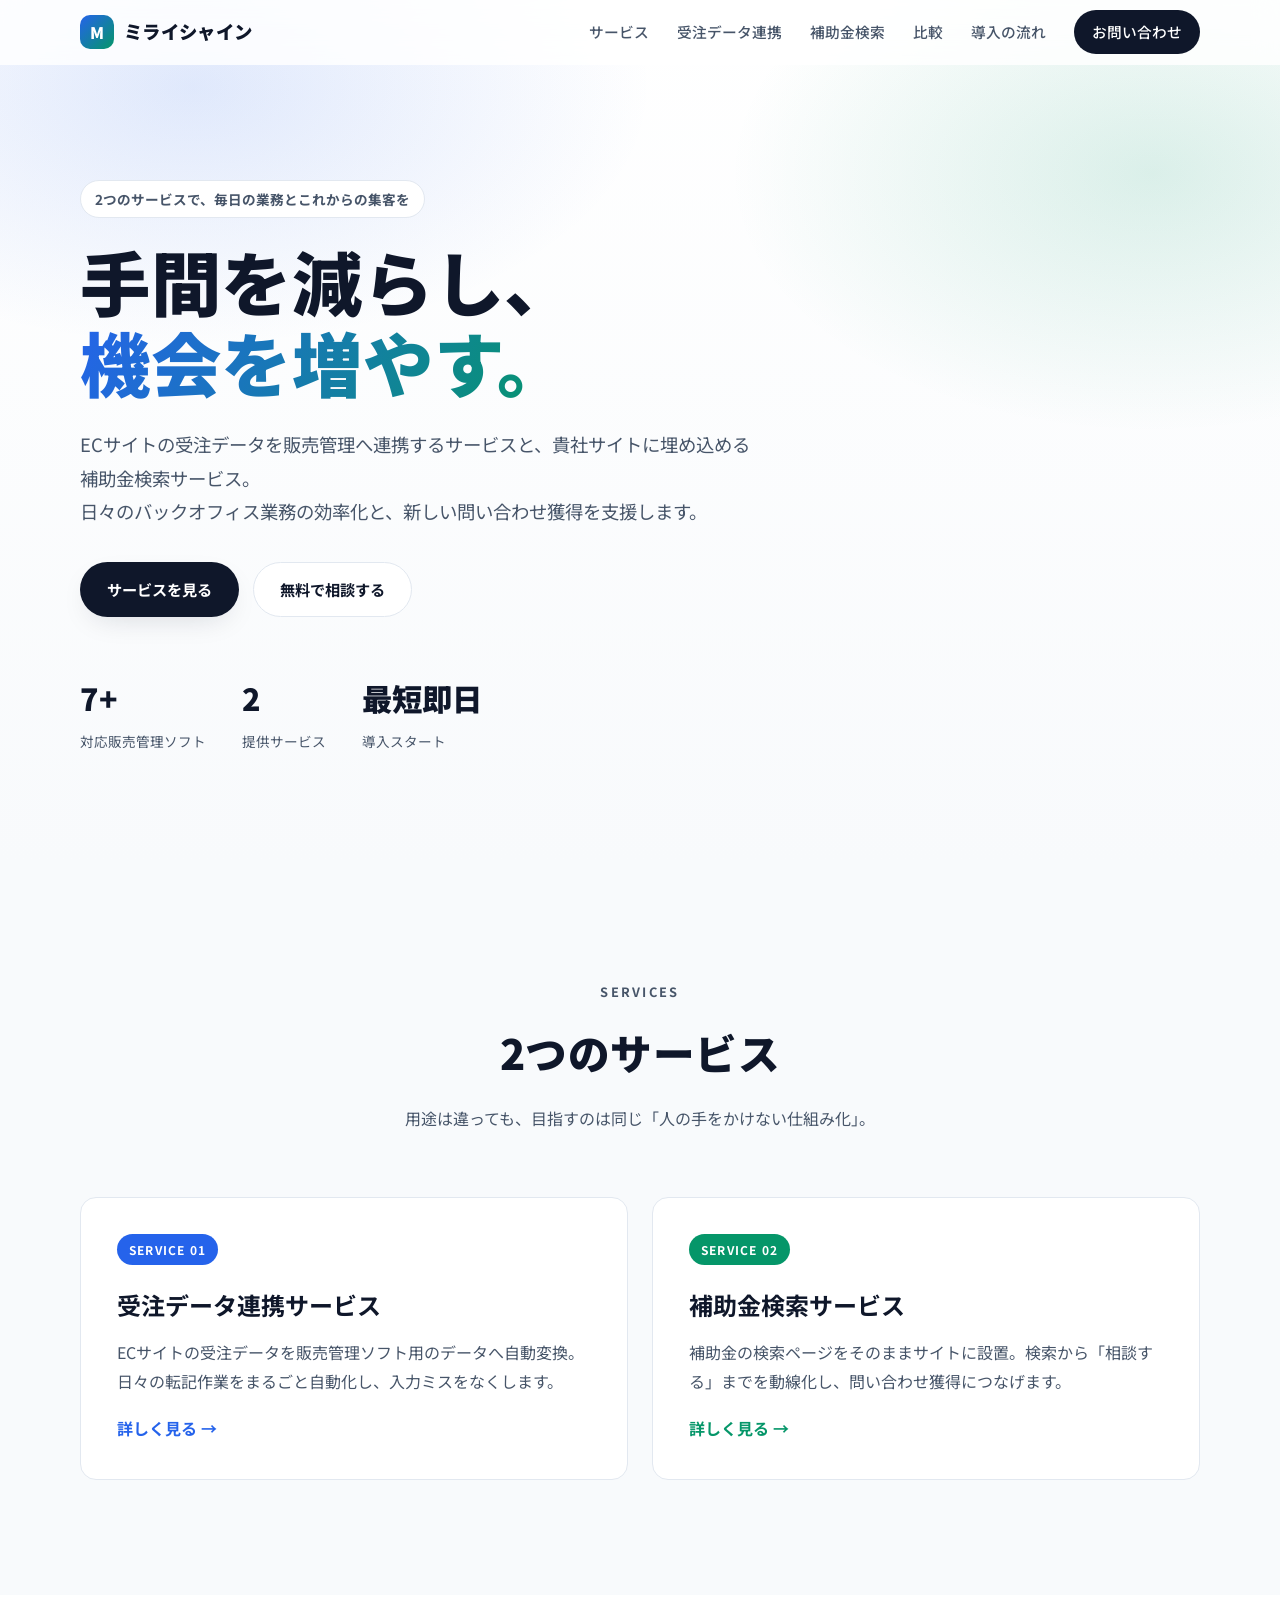
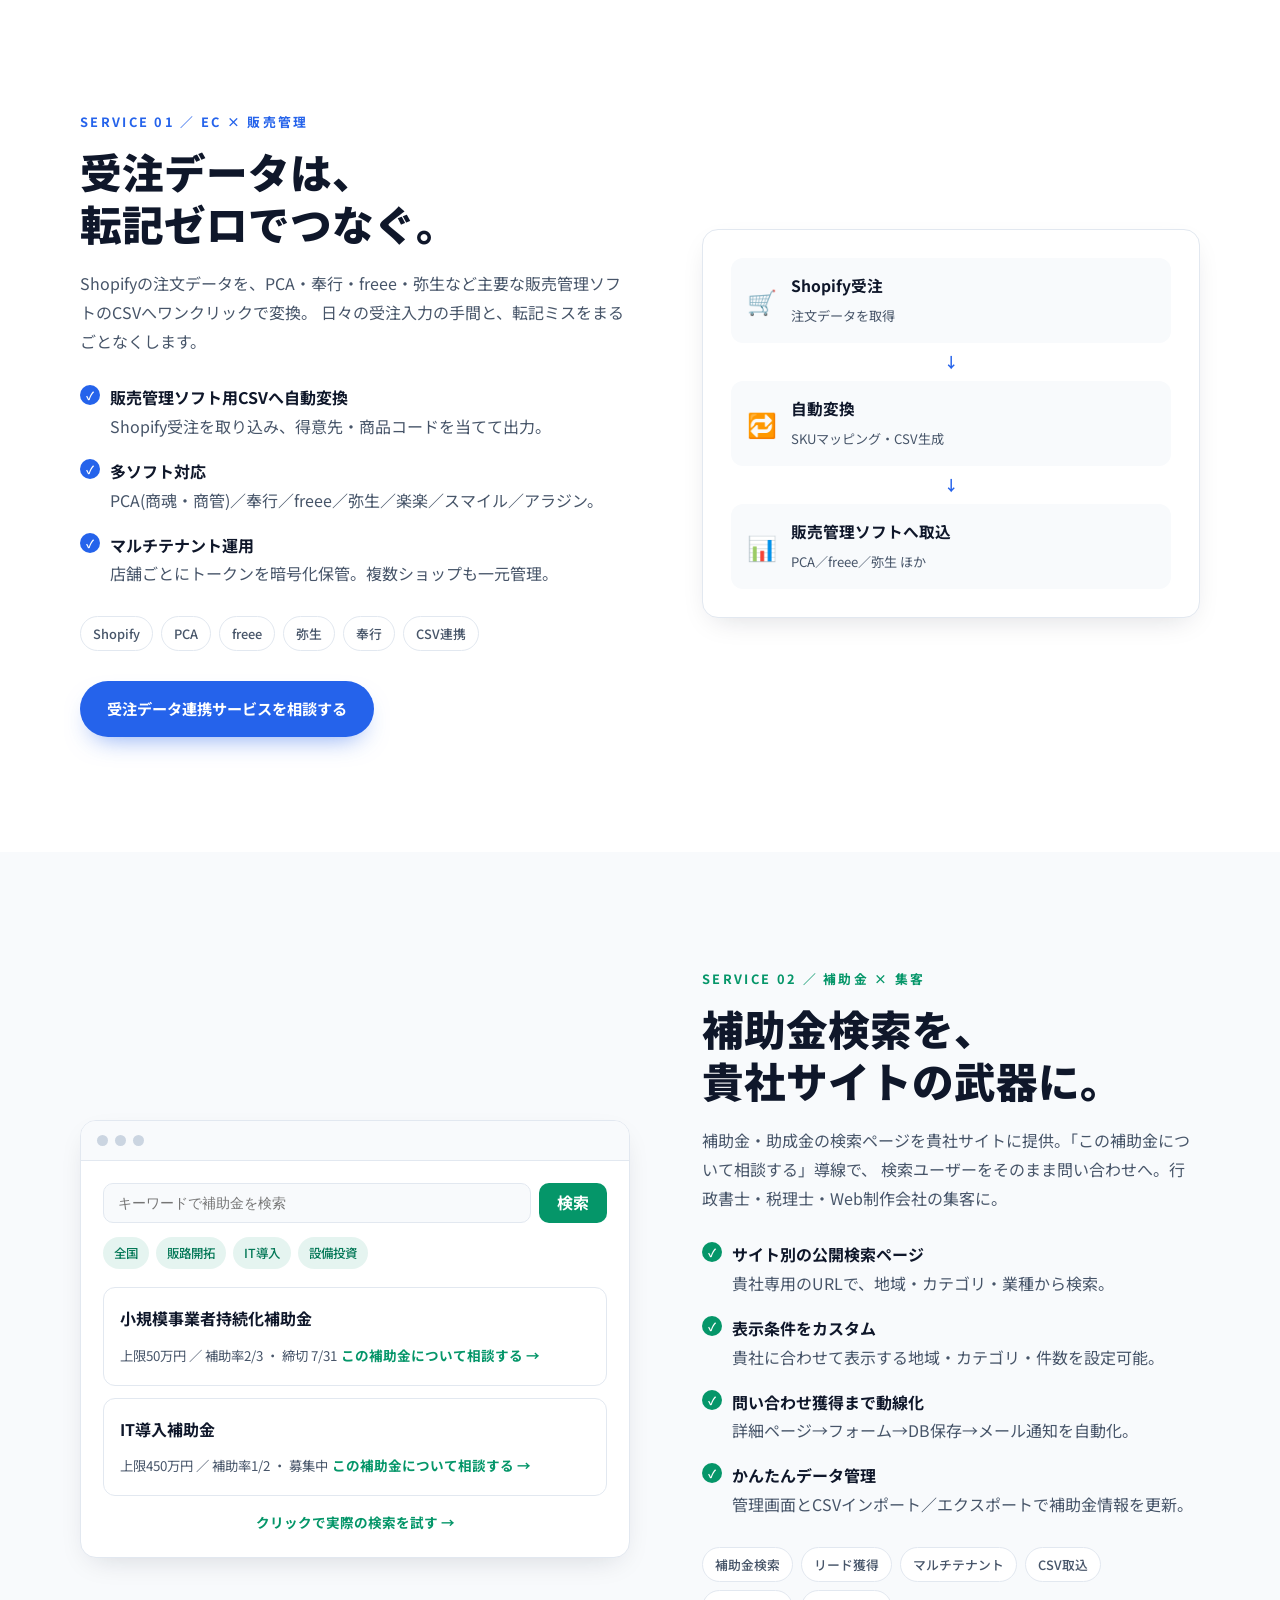
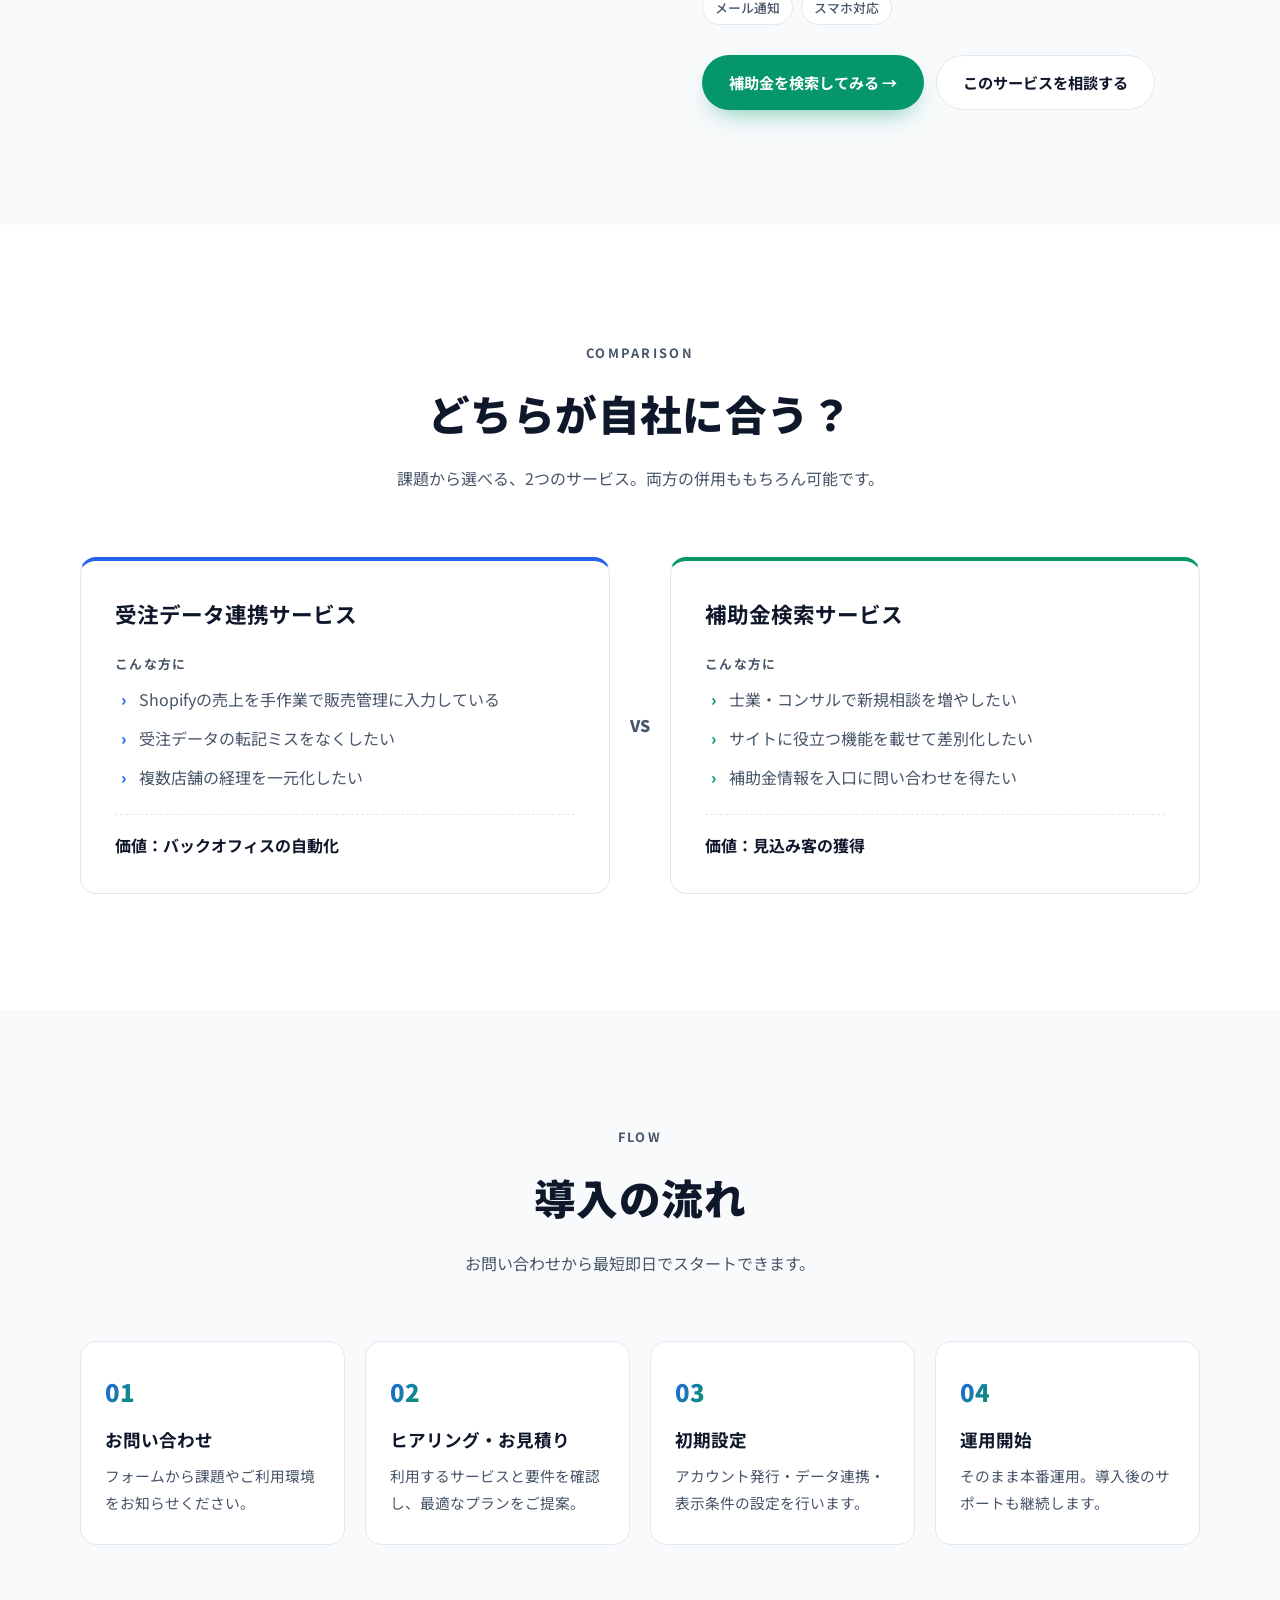
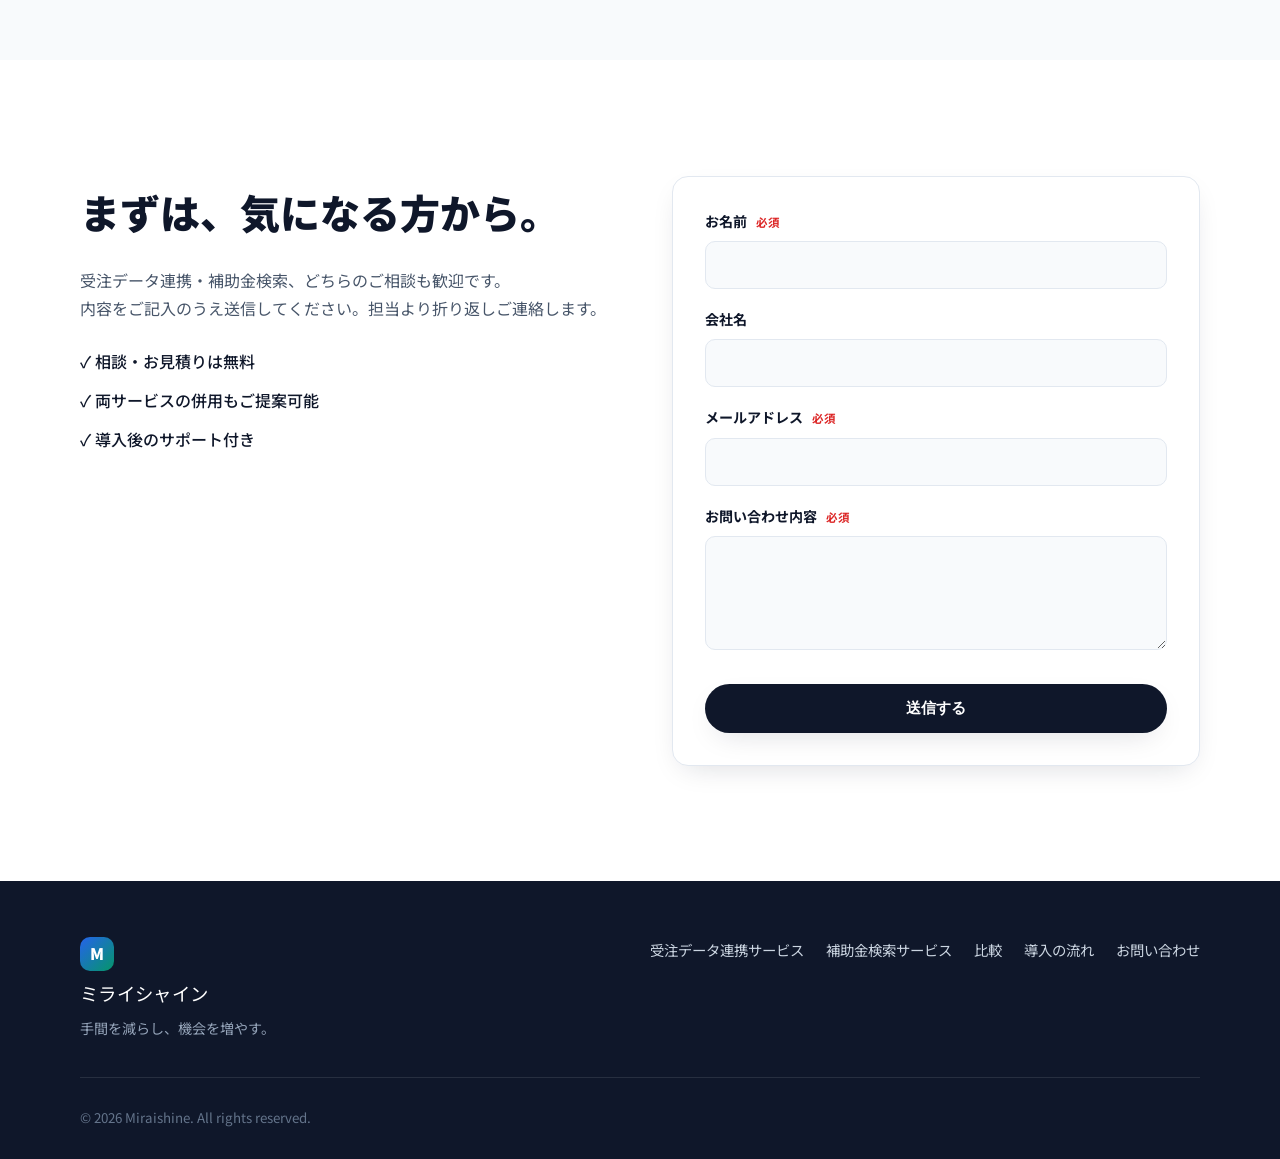
==== commit 85da5092: "補助金検索セクションから検索デモへ導線追加（ボタン＋モッククリック） Co-Authored-By: Claude Opus 4.8 <noreply@anthropic.com>" ====
--- a/index.html
+++ b/index.html
@@ -3,8 +3,80 @@
 <head>
   <meta charset="UTF-8" />
   <meta name="viewport" content="width=device-width, initial-scale=1.0" />
-  <meta name="description" content="ECサイトの受注データを販売管理へ連携するサービスと、貴社サイトに埋め込める補助金検索サービス。日々のバックオフィス業務の効率化と、新しい問い合わせ獲得を支援します。" />
-  <title>ミライシャイン | 手間を減らし、機会を増やす。</title>
+
+  <!-- 基本SEO -->
+  <title>ミライシャイン｜EC受注データ連携・補助金検索サービス</title>
+  <meta name="description" content="ミライシャインは、ECサイトの受注データを販売管理ソフトへ自動連携するサービスと、貴社サイトに埋め込める補助金検索サービスを提供。日々のバックオフィス業務を効率化し、新しい問い合わせ獲得を支援します。" />
+  <meta name="keywords" content="EC連携,受注データ連携,販売管理,Shopify,補助金検索,補助金,問い合わせ獲得,バックオフィス効率化,ミライシャイン" />
+  <meta name="author" content="ミライシャイン" />
+  <meta name="robots" content="index, follow, max-image-preview:large" />
+  <meta name="format-detection" content="telephone=no" />
+  <meta name="theme-color" content="#2563eb" />
+  <link rel="canonical" href="https://miraishain.github.io/miraishain-hp/" />
+
+  <!-- ファビコン -->
+  <link rel="icon" href="favicon.svg" type="image/svg+xml" />
+  <link rel="apple-touch-icon" href="favicon.svg" />
+
+  <!-- OGP（Facebook / LINE など） -->
+  <meta property="og:type" content="website" />
+  <meta property="og:site_name" content="ミライシャイン" />
+  <meta property="og:title" content="ミライシャイン｜EC受注データ連携・補助金検索サービス" />
+  <meta property="og:description" content="ECサイトの受注データを販売管理ソフトへ自動連携するサービスと、貴社サイトに埋め込める補助金検索サービス。手間を減らし、機会を増やす。" />
+  <meta property="og:url" content="https://miraishain.github.io/miraishain-hp/" />
+  <meta property="og:image" content="https://miraishain.github.io/miraishain-hp/ogp.png" />
+  <meta property="og:image:width" content="1200" />
+  <meta property="og:image:height" content="630" />
+  <meta property="og:locale" content="ja_JP" />
+
+  <!-- Twitter カード -->
+  <meta name="twitter:card" content="summary_large_image" />
+  <meta name="twitter:title" content="ミライシャイン｜EC受注データ連携・補助金検索サービス" />
+  <meta name="twitter:description" content="ECサイトの受注データを販売管理ソフトへ自動連携するサービスと、貴社サイトに埋め込める補助金検索サービス。手間を減らし、機会を増やす。" />
+  <meta name="twitter:image" content="https://miraishain.github.io/miraishain-hp/ogp.png" />
+
+  <!-- 構造化データ（JSON-LD） -->
+  <script type="application/ld+json">
+  {
+    "@context": "https://schema.org",
+    "@graph": [
+      {
+        "@type": "Organization",
+        "@id": "https://miraishain.github.io/miraishain-hp/#organization",
+        "name": "ミライシャイン",
+        "url": "https://miraishain.github.io/miraishain-hp/",
+        "email": "miraishain.llc@gmail.com",
+        "logo": "https://miraishain.github.io/miraishain-hp/ogp.png",
+        "description": "ECサイトの受注データを販売管理ソフトへ連携するサービスと、貴社サイトに埋め込める補助金検索サービスを提供する企業。"
+      },
+      {
+        "@type": "WebSite",
+        "@id": "https://miraishain.github.io/miraishain-hp/#website",
+        "url": "https://miraishain.github.io/miraishain-hp/",
+        "name": "ミライシャイン",
+        "inLanguage": "ja",
+        "publisher": { "@id": "https://miraishain.github.io/miraishain-hp/#organization" }
+      },
+      {
+        "@type": "Service",
+        "name": "受注データ連携サービス",
+        "serviceType": "EC受注データの販売管理ソフト連携",
+        "provider": { "@id": "https://miraishain.github.io/miraishain-hp/#organization" },
+        "description": "Shopifyの受注データをPCA・奉行・freee・弥生など主要な販売管理ソフト用CSVへ自動変換し、転記作業を自動化します。",
+        "areaServed": "JP"
+      },
+      {
+        "@type": "Service",
+        "name": "補助金検索サービス",
+        "serviceType": "サイト埋め込み型 補助金検索",
+        "provider": { "@id": "https://miraishain.github.io/miraishain-hp/#organization" },
+        "description": "補助金・助成金の検索ページを貴社サイトに提供し、検索から問い合わせ獲得までを動線化します。",
+        "areaServed": "JP"
+      }
+    ]
+  }
+  </script>
+
   <link rel="preconnect" href="https://fonts.googleapis.com" />
   <link rel="preconnect" href="https://fonts.gstatic.com" crossorigin />
   <link href="https://fonts.googleapis.com/css2?family=Noto+Sans+JP:wght@400;500;700;900&display=swap" rel="stylesheet" />
@@ -143,15 +215,18 @@
           <span class="tag">メール通知</span>
           <span class="tag">スマホ対応</span>
         </div>
-        <a href="#contact" class="btn btn-hj">補助金検索サービスを相談する</a>
+        <div style="display:flex;flex-wrap:wrap;gap:12px;">
+          <a href="https://miraishain.github.io/hojokin-search-demo/" target="_blank" rel="noopener" class="btn btn-hj">補助金を検索してみる →</a>
+          <a href="#contact" class="btn btn-ghost">このサービスを相談する</a>
+        </div>
       </div>
       <div class="detail-visual">
-        <div class="mock">
+        <a class="mock" href="https://miraishain.github.io/hojokin-search-demo/" target="_blank" rel="noopener" style="display:block;text-decoration:none;color:inherit;cursor:pointer;" aria-label="補助金検索デモを開く">
           <div class="mock-bar"><span></span><span></span><span></span></div>
           <div class="mock-body">
             <div class="mock-search">
-              <input type="text" placeholder="キーワードで補助金を検索" readonly />
-              <button>検索</button>
+              <input type="text" placeholder="キーワードで補助金を検索" readonly tabindex="-1" />
+              <span style="display:grid;place-items:center;padding:0 18px;border-radius:10px;background:var(--hj);color:#fff;font-weight:700;">検索</span>
             </div>
             <div class="mock-chips">
               <span>全国</span><span>販路開拓</span><span>IT導入</span><span>設備投資</span>
@@ -166,8 +241,9 @@
               <small>上限450万円 ／ 補助率1/2 ・ 募集中</small>
               <span class="mock-cta">この補助金について相談する →</span>
             </div>
+            <p style="text-align:center;margin-top:14px;color:var(--hj);font-weight:700;font-size:.85rem;">クリックで実際の検索を試す →</p>
           </div>
-        </div>
+        </a>
       </div>
     </div>
   </section>
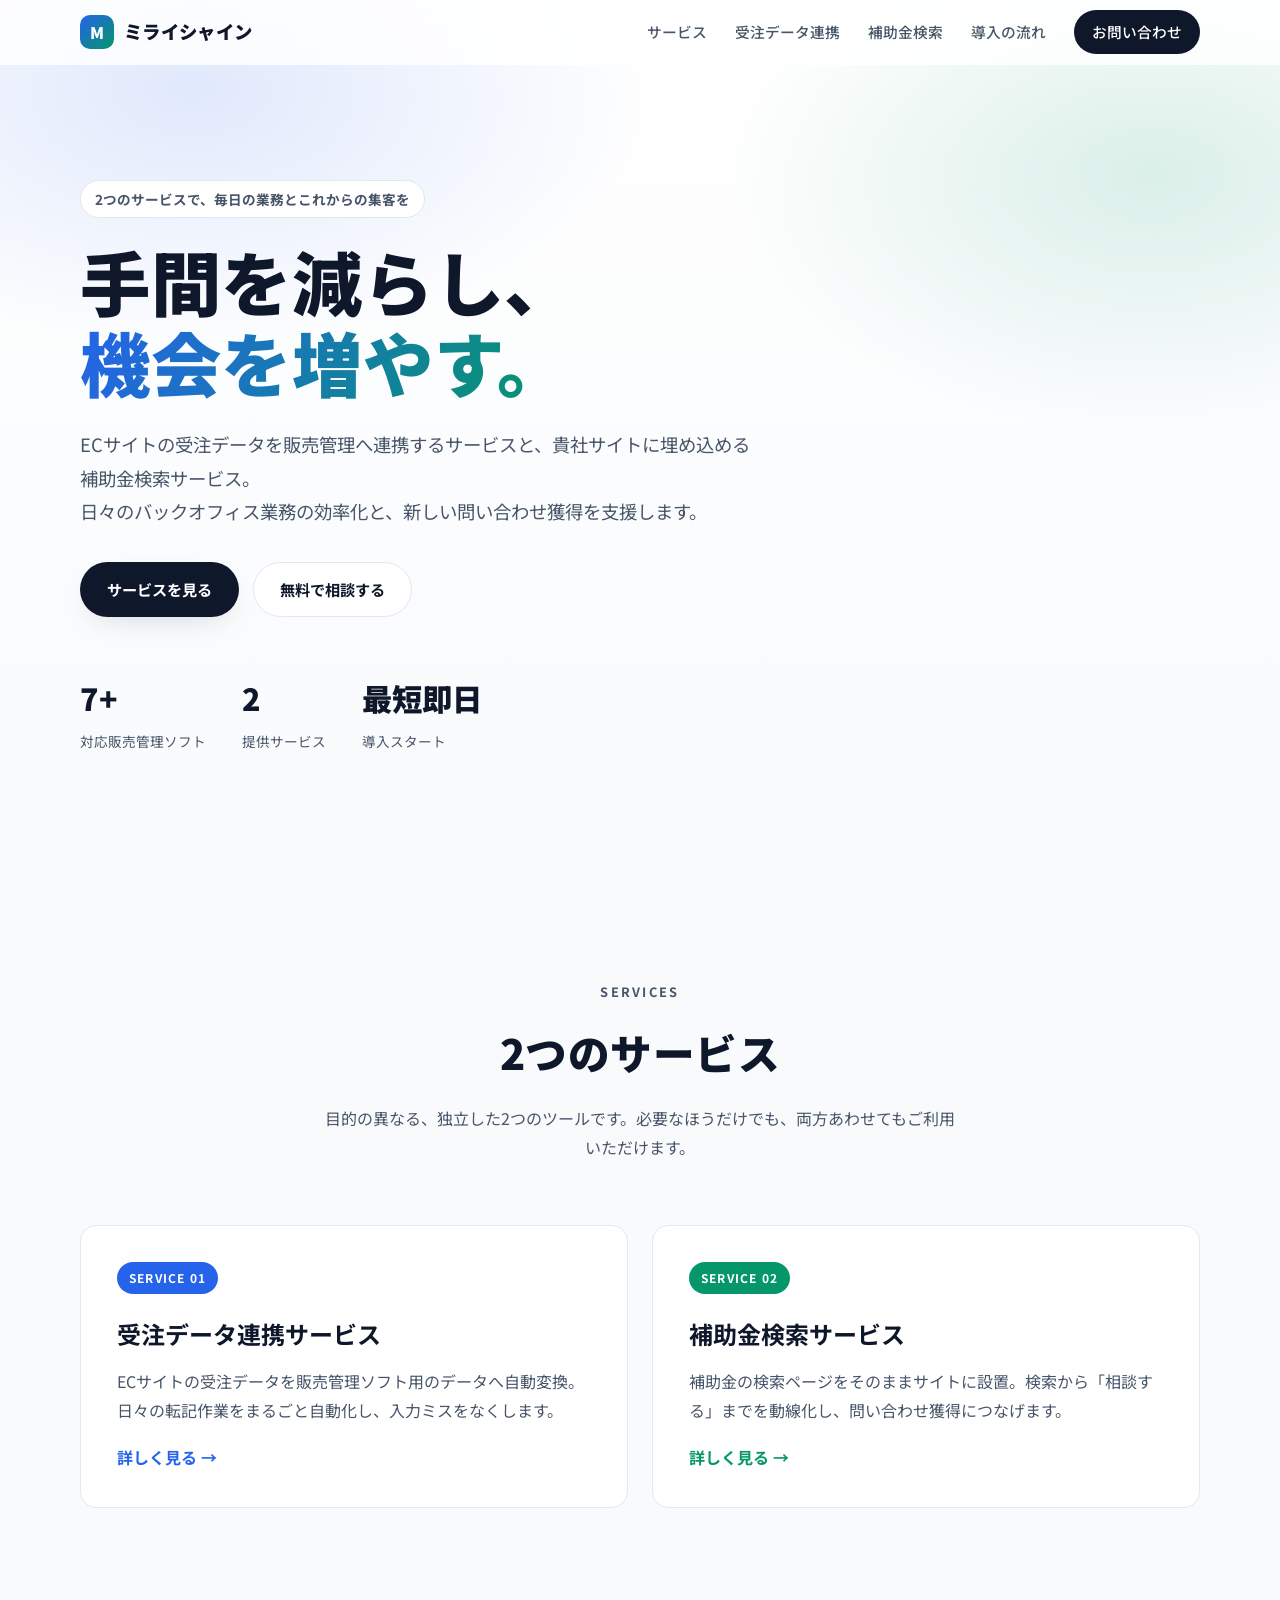
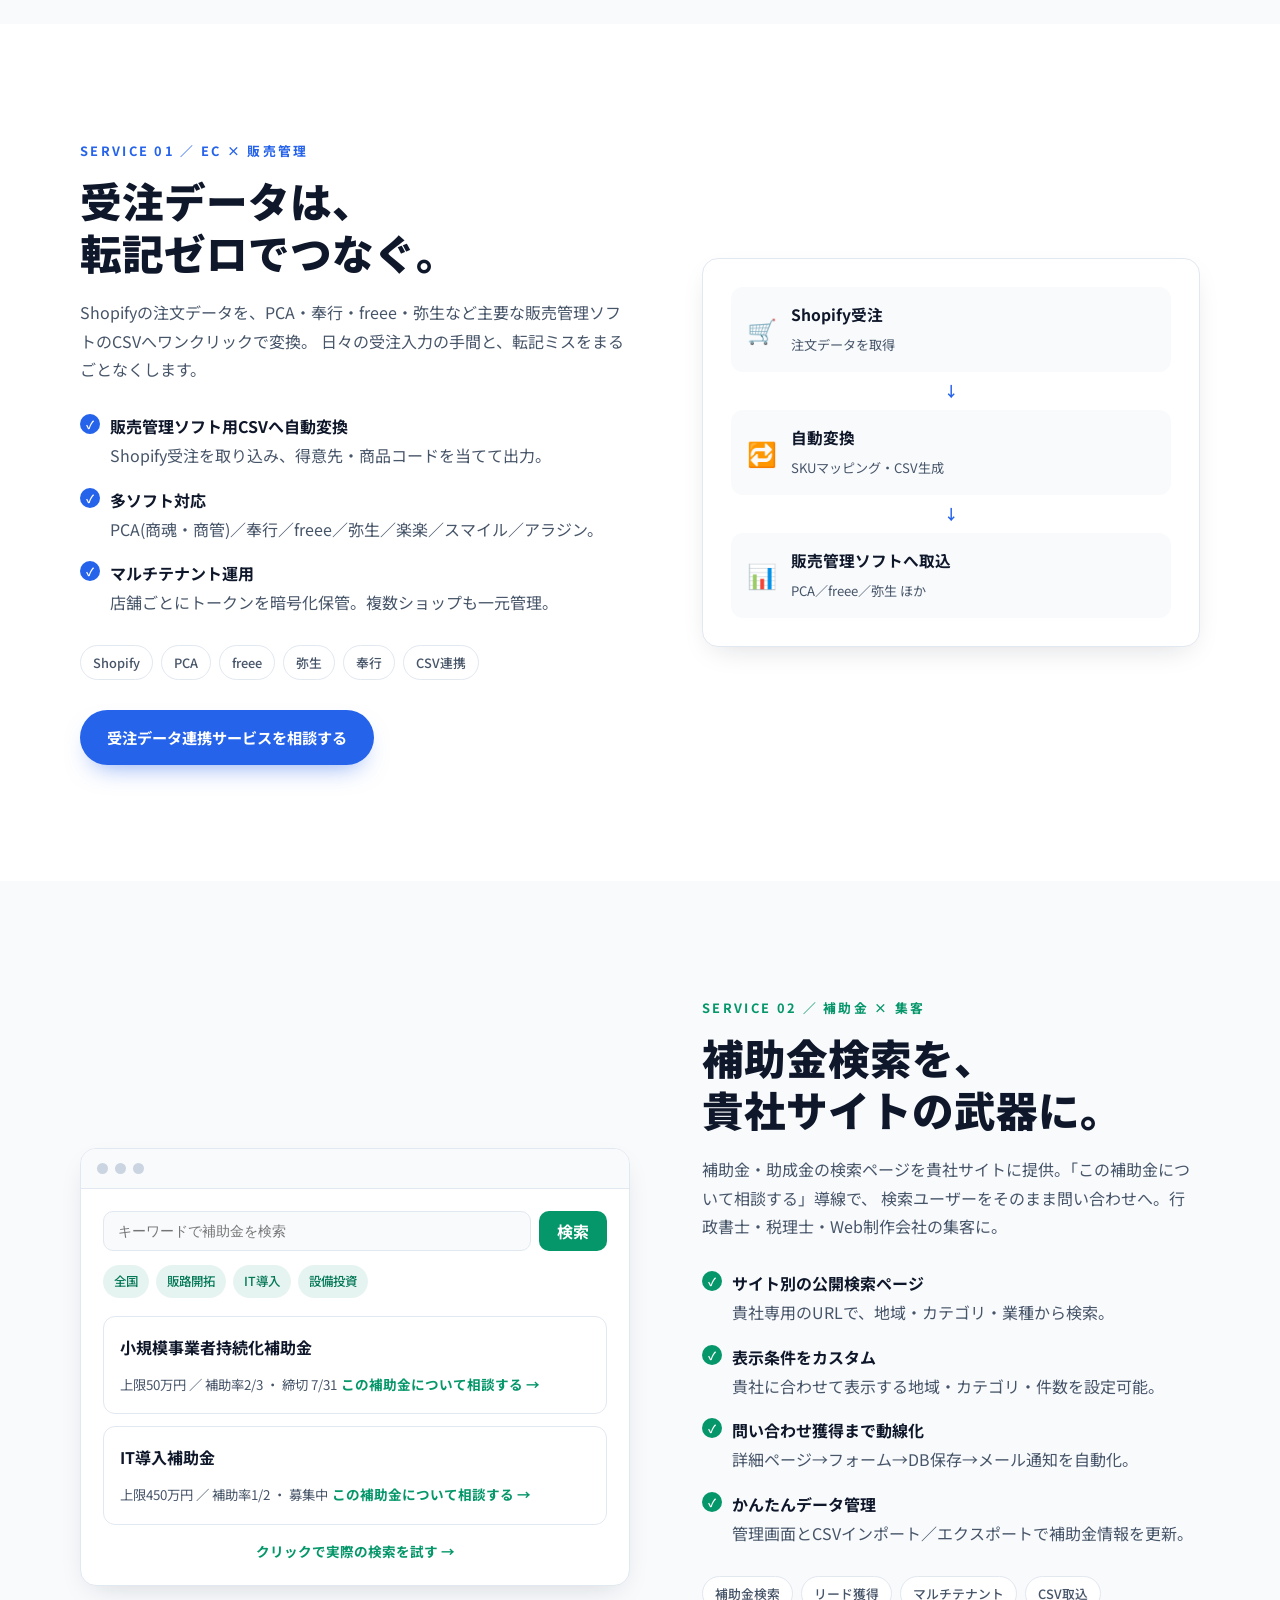
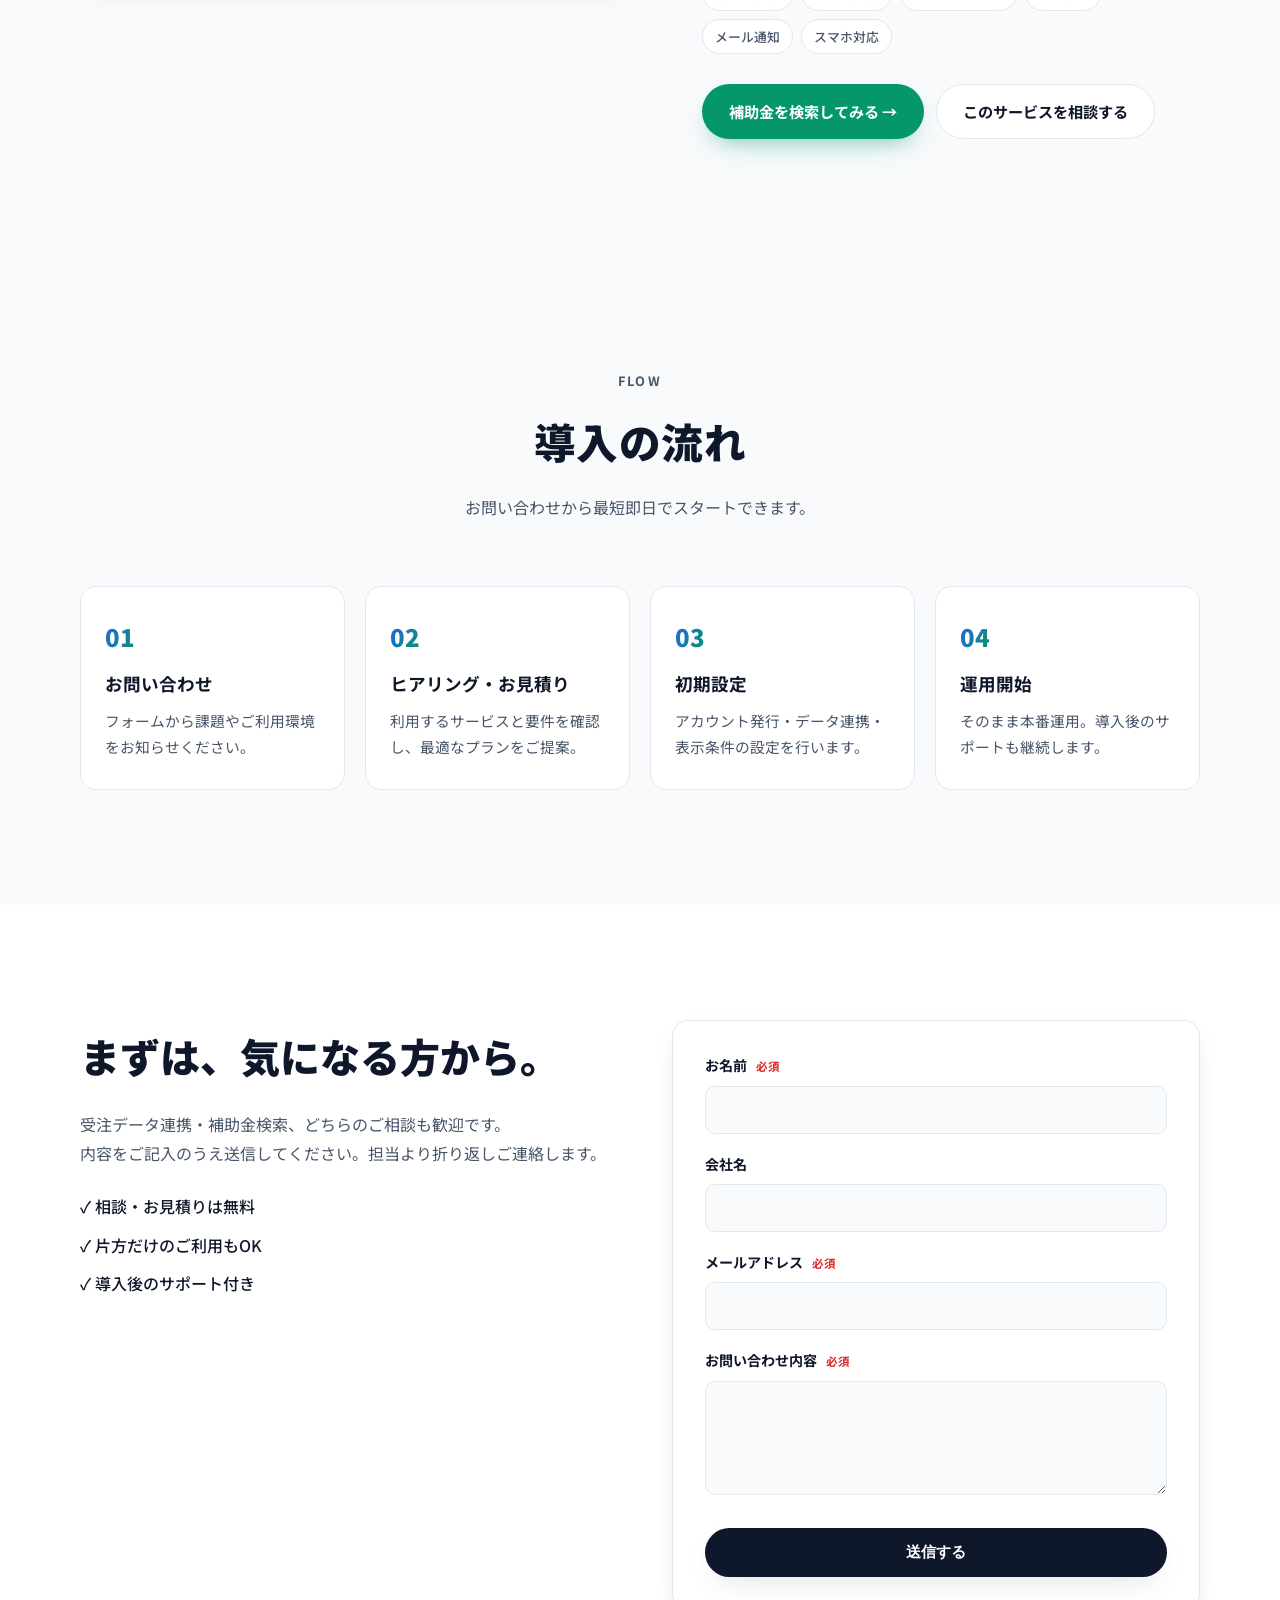
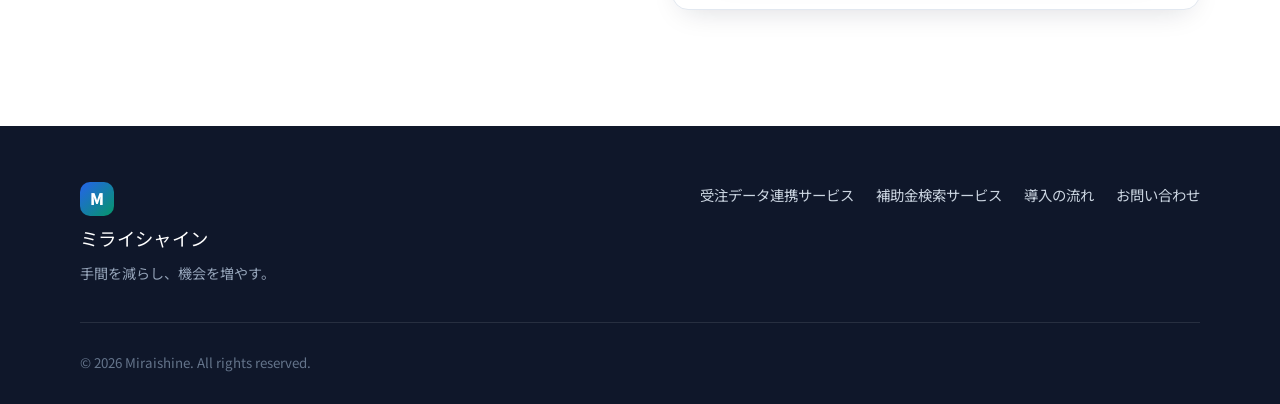
==== commit 9d573dfc: "比較セクション削除＋文言見直し（2サービスは独立した別ツールとして整理） Co-Authored-By: Claude Opus 4.8 <noreply@anthropic.com>" ====
--- a/index.html
+++ b/index.html
@@ -94,7 +94,6 @@
         <a href="#products">サービス</a>
         <a href="#ec">受注データ連携</a>
         <a href="#hojokin">補助金検索</a>
-        <a href="#compare">比較</a>
         <a href="#flow">導入の流れ</a>
         <a href="#contact" class="nav-cta">お問い合わせ</a>
       </nav>
@@ -135,7 +134,7 @@
       <div class="section-head">
         <p class="eyebrow">SERVICES</p>
         <h2>2つのサービス</h2>
-        <p class="section-sub">用途は違っても、目指すのは同じ「人の手をかけない仕組み化」。</p>
+        <p class="section-sub">目的の異なる、独立した2つのツールです。必要なほうだけでも、両方あわせてもご利用いただけます。</p>
       </div>
       <div class="product-grid">
         <a href="#ec" class="product-card">
@@ -248,40 +247,6 @@
     </div>
   </section>
 
-  <!-- Compare -->
-  <section class="section compare" id="compare">
-    <div class="container">
-      <div class="section-head">
-        <p class="eyebrow">COMPARISON</p>
-        <h2>どちらが自社に合う？</h2>
-        <p class="section-sub">課題から選べる、2つのサービス。両方の併用ももちろん可能です。</p>
-      </div>
-      <div class="compare-grid">
-        <div class="compare-col compare-ec">
-          <h3>受注データ連携サービス</h3>
-          <p class="compare-for">こんな方に</p>
-          <ul>
-            <li>Shopifyの売上を手作業で販売管理に入力している</li>
-            <li>受注データの転記ミスをなくしたい</li>
-            <li>複数店舗の経理を一元化したい</li>
-          </ul>
-          <p class="compare-val">価値：バックオフィスの自動化</p>
-        </div>
-        <div class="compare-vs">VS</div>
-        <div class="compare-col compare-hj">
-          <h3>補助金検索サービス</h3>
-          <p class="compare-for">こんな方に</p>
-          <ul>
-            <li>士業・コンサルで新規相談を増やしたい</li>
-            <li>サイトに役立つ機能を載せて差別化したい</li>
-            <li>補助金情報を入口に問い合わせを得たい</li>
-          </ul>
-          <p class="compare-val">価値：見込み客の獲得</p>
-        </div>
-      </div>
-    </div>
-  </section>
-
   <!-- Flow -->
   <section class="section flow" id="flow">
     <div class="container">
@@ -307,7 +272,7 @@
         <p>受注データ連携・補助金検索、どちらのご相談も歓迎です。<br />内容をご記入のうえ送信してください。担当より折り返しご連絡します。</p>
         <ul class="contact-points">
           <li>✓ 相談・お見積りは無料</li>
-          <li>✓ 両サービスの併用もご提案可能</li>
+          <li>✓ 片方だけのご利用もOK</li>
           <li>✓ 導入後のサポート付き</li>
         </ul>
       </div>
@@ -345,7 +310,6 @@
       <nav class="footer-nav">
         <a href="#ec">受注データ連携サービス</a>
         <a href="#hojokin">補助金検索サービス</a>
-        <a href="#compare">比較</a>
         <a href="#flow">導入の流れ</a>
         <a href="#contact">お問い合わせ</a>
       </nav>
